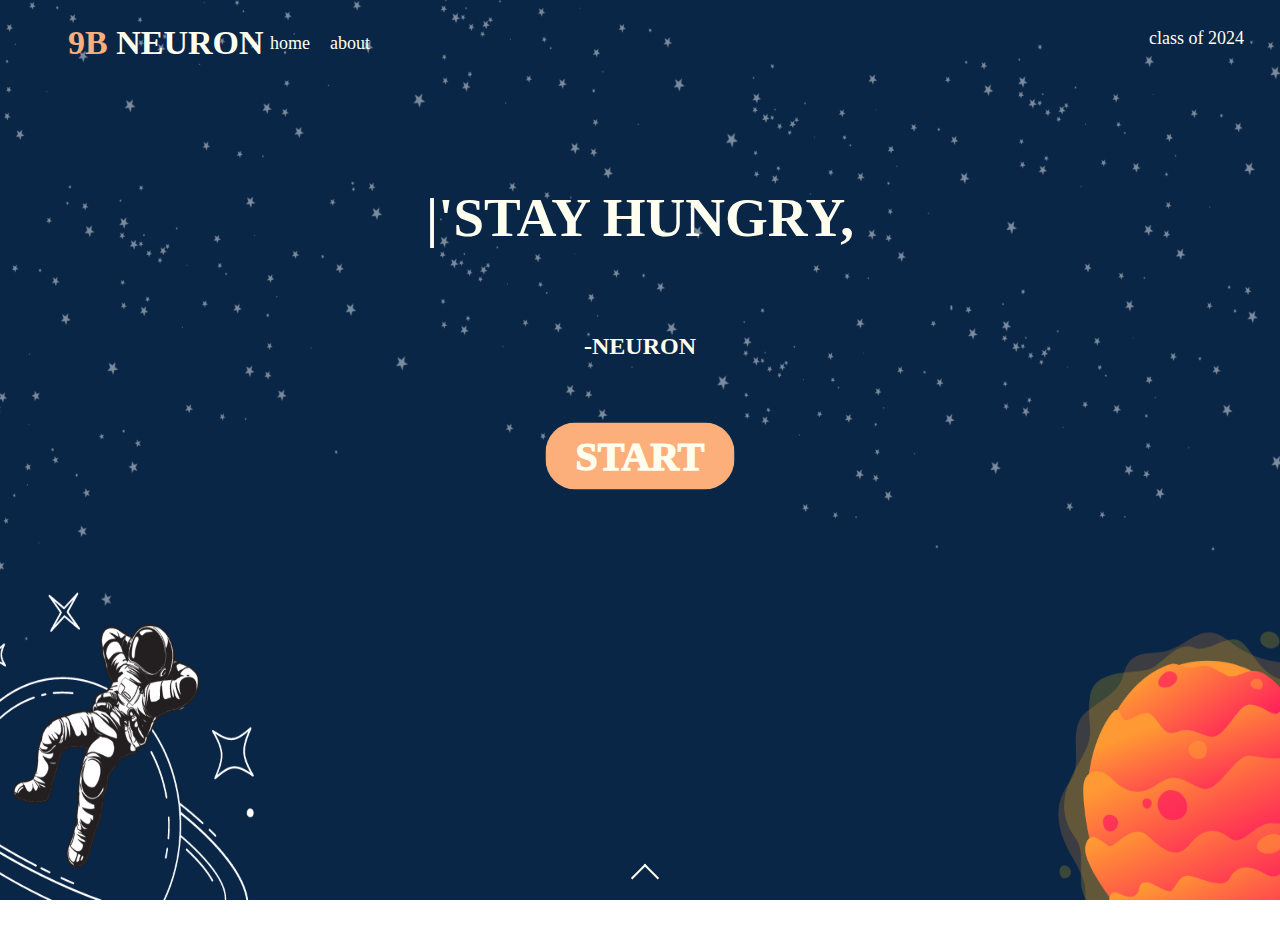
==== index.html @ 21ef17ed "Add files via upload" ====
<!DOCTYPE html>
<html lang="en">
<head>
    <link rel="stylesheet" href="style.css">
    <link rel="stylesheet" href="Assets/fontawesome-free-6.5.1-web/css/all.css">
    <link rel="icon" href="../Media/1-removebg-preview.png">
    <meta charset="UTF-8">
    <meta name="viewport" content="width=device-width, initial-scale=1.0">
    <title>Memory Room | 9B NEURON</title>
</head>
<body>
    <div class="fullscreen-bg">
        <img id="bg" src="../Media/9B Backgrund.png">
    </div>
    <header>
        <div class="start-header">
            <a href="#"><p class="title"><span class="spant">9B </span>NEURON</p></a>
            <div class="container-a">
                <a href="#" class="home"><p>home</p></a>
                <a href="#" class="about"><p>about</p></a>
            </div>
            <p class="date"></p>
            <p class="cls">class of 2024</p>
        </div>
        <div class="board-header">
            <h1 id="board-h1">classroom</h1>
        </div>
    </header>
    <main>
        <div class="container-txt">
            <h2 class="text-start">|</h2>
            <div class="btn-container">
                <p class="on-start">-NEURON</p>
                <button class="btn-start" onclick="start()">START</button>
            </div>
        </div>
        <div class="container-classroom">
            <div class="bg-classroom">
                <div class="classroom">
                    <a href="#" class="btn"><i id="icon1" class="fa-regular fa-user"></i></a>
                    <p class="p-nama">|</p>
                    <div class="murid">
                        <a href="#" class="btn"><i id="icon2" class="fa-solid fa-user"></i></a>
                        <a href="#" class="btn"><i id="icon3" class="fa-solid fa-user"></i></a>
                        <a href="#" class="btn"><i id="icon4" class="fa-solid fa-user"></i></a>
                        <a href="#" class="btn"><i id="icon5" class="fa-solid fa-user"></i></a>
                        <a href="#" class="btn"><i id="icon6" class="fa-solid fa-user"></i></a>
                        <a href="#" class="btn"><i id="icon7" class="fa-solid fa-user"></i></a>
                        <a href="#" class="btn"><i id="icon8" class="fa-solid fa-user"></i></a>
                        <a href="#" class="btn"><i id="icon9" class="fa-solid fa-user"></i></a>
                        <a href="#" class="btn"><i id="icon10" class="fa-solid fa-user"></i></a>
                        <a href="#" class="btn"><i id="icon11" class="fa-solid fa-user"></i></a>
                        <a href="#" class="btn"><i id="icon12" class="fa-solid fa-user"></i></a>
                        <a href="#" class="btn"><i id="icon13" class="fa-solid fa-user"></i></a>
                        <a href="#" class="btn"><i id="icon14" class="fa-solid fa-user"></i></a>
                        <a href="#" class="btn"><i id="icon15" class="fa-solid fa-user"></i></a>
                        <a href="#" class="btn"><i id="icon16" class="fa-solid fa-user"></i></a>
                        <a href="#" class="btn"><i id="icon17" class="fa-solid fa-user"></i></a>
                        <a href="#" class="btn"><i id="icon18" class="fa-solid fa-user"></i></a>
                        <a href="#" class="btn"><i id="icon19" class="fa-solid fa-user"></i></a>
                        <a href="#" class="btn"><i id="icon20" class="fa-solid fa-user"></i></a>
                        <a href="#" class="btn"><i id="icon21" class="fa-solid fa-user"></i></a>
                        <a href="#" class="btn"><i id="icon22" class="fa-solid fa-user"></i></a>
                        <a href="#" class="btn"><i id="icon23" class="fa-solid fa-user"></i></a>
                        <a href="#" class="btn"><i id="icon24" class="fa-solid fa-user"></i></a>
                        <a href="#" class="btn"><i id="icon25" class="fa-solid fa-user"></i></a>
                        <a href="#" class="btn"><i id="icon26" class="fa-solid fa-user"></i></a>
                        <a href="#" class="btn"><i id="icon27" class="fa-solid fa-user"></i></a>
                        <a href="#" class="btn"><i id="icon28" class="fa-solid fa-user"></i></a>
                        <a href="#" class="btn"><i id="icon29" class="fa-solid fa-user"></i></a>
                    </div>
                    <input class="class-start" type="button" value="start">
                </div>
            </div>
        </div>
    </main>
    <sidebar class="sidebar">
        <a href="#" onclick="arrow()"><i id="arrow-side" class="fa-solid fa-arrow-left"></i></a>
        </div>
        <div class="data-classroom">
            <div class="bg-data">
                <div class="data">
                        <a href="#" class="side-icon"><i class="fa-solid fa-user fa-2x"></i></a>
                       <p class="nama">Nama: <span class="snama"></span></p>
                       <p class="nomor">No: <span class="sno"></span></p>
                       <p class="jabatan">jabatan: <span class="sjabatan"></span></p>
                </div>
                <div class="pc-biasa">
                    <img class="bintang1" src="../Media/bintang1.png">
                    <img class="bintang2" src="../Media/bintang1.png">
                    <img class="whale" src="../Media/Whale-removebg-preview.png">
                    <img class="kota" src="../Media/Kota-removebg-preview.png">
                </div>
                <div class="pc-bendahara">
                    <img class="kantong-uang" src="../Sidebar media/Kantong new.png">
                    <img class="uang-1" src="../Sidebar media/Uang 1.png">
                    <img class="uang-2" src="../Sidebar media/Uang 2.png">
                </div>
                <div class="pc-sekertaris">
                    <img class="biji-kopi-1" src="../Sidebar media/Biji-Kopi.png">
                    <img class="biji-kopi-2" src="../Sidebar media/Biji-Kopi.png">
                    <img class="kopi" src="../Sidebar media/Kopi.png">
                    <img class="coretan" src="../Sidebar media/Coretan.png">
                    <img class="book" src="../Sidebar media/Book.png">
                </div>
                <div class="pc-ketua">
                    <img class="mahkota" src="../Sidebar media/Mahkota.png">
                    <img class="sword" src="../Sidebar media/Sword.png">
                    <img class="kuda" src="../Sidebar media/Kuda.png">
                    <img class="tag" src="../Sidebar media/King-tag.png">
                </div>
                <div class="pc-sesepuh">
                    <img class="medali" src="../Sidebar media/medali.png">
                    <img class="pilar" src="../Sidebar media/pilar.png">
                    <img class="mahkota-ratu" src="../Sidebar media/mahkota-ratu.png">
                    <img class="side-footer" src="../Sidebar media/footer-side.png">
                </div>
            </div>
        </div>
    </sidebar>
    <footer>
        <div class="start-footer">
            <div class="arrow-container">
                <ul class="ul">
                    <li><span class="arrow arrow-top" onclick="arrow1()"></span></li></a>
                </ul>    
            </div>
            <div class="menu">
                <div class="bg-menu">
                    <i id="board" class="fa-solid fa-chalkboard fa-2x"></i>
                    <i id="photo" class="fa-solid fa-image fa-2x"></i>
                    <i id="spotify" class="fa-brands fa-spotify fa-2x"></i>    
                </div>
                <div class="text-menu">
                    <p class="board">Classroom</p>
                    <p class="photo">Photos</p>
                    <p class="spotify">Spotify</p>
                </div>
              </div>
        </div>
       
    </footer>
    <script src="script.js"></script>
</body>
</html>
---- style.css ----
* {
  box-sizing: border-box;
}
body {
  font-family: consolas;
  margin: 0;
  padding: 0;
  color: #fffff0;
  overflow-y: hidden;
  overflow-x: hidden;
}
#bg {
  position: absolute;
  top: 0;
  left: 0;
  width: 100%;
  height: 100%;
  z-index: -100;
  transition: all 0.3s;
  -webkit-transition: all 0.3s;
  -moz-transition: all 0.3s;
  -ms-transition: all 0.3s;
  -o-transition: all 0.3s;
}
footer {
  position: absolute;
  bottom: 0;
  width: 100%;
}
.start-footer {
  visibility: visible;
  transition: 1s;
  -webkit-transition: 1s;
  -moz-transition: 1s;
  -ms-transition: 1s;
  -o-transition: 1s;
}
ul {
  position: relative;
  text-align: center;
  list-style: none;
  right: 15px;
  height: 100%;
  top: 3em;
  transition: ease-out 0.5s;
  -webkit-transition: ease-out 0.5s;
  -moz-transition: ease-out 0.5s;
  -ms-transition: ease-out 0.5s;
  -o-transition: ease-out 0.5s;
}
ul + ul {
  margin-top: 1em;
}
ul li {
  display: inline-block;
}
.arrow {
  display: inline-block;
  width: 20px;
  height: 20px;
  border-top: 2px solid #fffff0;
  border-right: 2px solid #fffff0;
  transition: ease-out 0.5s;
  -webkit-transition: ease-out 0.5s;
  -moz-transition: ease-out 0.5s;
  -ms-transition: ease-out 0.5s;
  -o-transition: ease-out 0.5s;
}
.arrow::before {
  position: relative;
  opacity: 0;
  right: 8.6px;
  content: "";
  display: block;
  top: 10px;
  width: 15px;
  height: 15px;
  border-top: 2px solid #fffff0;
  border-right: 2px solid #fffff0;
  animation: arrow1 1s infinite ease-in-out;
  -webkit-animation: arrow1 1s infinite ease-in-out;
}
.arrow::after {
  position: relative;
  opacity: 0;
  right: 21px;
  content: "";
  display: block;
  top: 10px;
  width: 10px;
  height: 10px;
  border-top: 2px solid #fffff0;
  border-right: 2px solid #fffff0;
  animation: arrow2 1s infinite ease-in-out;
  -webkit-animation: arrow2 1s infinite ease-in-out;
  animation-delay: 0.3s;
}
.arrow-top {
  transform: rotate(-45deg);
  -webkit-transform: rotate(-45deg);
  -moz-transform: rotate(-45deg);
  -ms-transform: rotate(-45deg);
  -o-transform: rotate(-45deg);
}

@keyframes arrow1 {
  0% {
    opacity: 0;
  }
  100% {
    opacity: 0.5;
    transform: translate(12px, -12px);
    -webkit-transform: translate(12px, -12px);
    -moz-transform: translate(12px, -12px);
    -ms-transform: translate(12px, -12px);
    -o-transform: translate(12px, -12px);
  }
}
@keyframes arrow2 {
  0% {
    opacity: 0;
  }
  100% {
    opacity: 0.5;
    transform: translate(19px, -19px);
    -webkit-transform: translate(19px, -19px);
    -moz-transform: translate(19px, -19px);
    -ms-transform: translate(19px, -19px);
    -o-transform: translate(19px, -19px);
  }
}

.arrow-top:hover {
  cursor: pointer;
  opacity: 0.5;
  scale: 0.9;
  transition: all 0.2s;
  -webkit-transition: all 0.2s;
  -moz-transition: all 0.2s;
  -ms-transition: all 0.2s;
  -o-transition: all 0.2s;
}

header {
  position: relative;
  display: flex;
  justify-content: space-between;
  font-size: 18px;
  top: -10px;
}
.start-header {
  opacity: 1;
  visibility: visible;
  transition: all .5s;
  -webkit-transition: all .5s;
  -moz-transition: all .5s;
  -ms-transition: all .5s;
  -o-transition: all .5s;
}
.title {
  position: absolute;
  left: 2em;
  font-weight: 700;
  font-size: 34px;
  color: #fffff0;
}
.spant {
  color: #fdaf7b;
}
.cls {
  position: absolute;
  right: 2em;
  top: 20px;
}
.container-a {
  position: absolute;
  display: flex;
  width: 50%;
  top: 1.4em;
  gap: 20px;
  left: 15em;
}
.home,
.about {
  color: #fffff0;
  font-family: consolas;
  text-decoration: none;
  font-weight: 500;
  font-size: 18px;
}
.home:hover,
.about:hover {
  text-decoration: none;
  border-bottom: 2px solid #fffff0;
  height: 50px;
}
main {
  position: relative;
  display: flex;
  align-items: center;
  justify-content: center;
  width: 100%;
  height: 100%;
  visibility: visible;
  opacity: 1;
}
.container-txt {
  position: absolute;
  top: 10em;
  transition:  1s;
  opacity: 1;
  visibility: visible;
  -webkit-transition:  1s;
  -moz-transition:  1s;
  -ms-transition:  1s;
  -o-transition:  1s;
}
.text-start {
  position: relative;
  font-size: 55px;
  bottom: 2em;
  color: #fffff0;
  animation: txtStart 1s infinite;
  -webkit-animation: txtStart 1s infinite;
  border-collapse: collapse;
}
@keyframes txtStart {
  0%, 100% {
    border-right: none;
  }
  50% {
    border-right:5px solid #fffff0;
  }
}
.btn-container {
  position: relative;
  bottom: 0;
  height: 100%;
}
.on-start {
  position: relative;
  font-size: 24px;
  font-weight: 700;
  display: flex;
  justify-content: center;
  bottom: 3em;
}
.btn-start {
  margin:0 ;
  position: absolute;
  left: 50%;
  transform: translate(-50%, -50%);
  background: #fdaf7b;
  backdrop-filter: blur(10px);
  padding: 10px 30px 10px 30px;
  color: #fffff0;
  font-family: consolas;
  text-decoration: none;
  font-weight: 1000;
  font-size: 40px;
  border: none;
  border-radius: 30px;
  -webkit-border-radius: 30px;
  -moz-border-radius: 30px;
  -ms-border-radius: 30px;
  -o-border-radius: 30px;
  -webkit-transform: translate(-50%, -50%);
  -moz-transform: translate(-50%, -50%);
  -ms-transform: translate(-50%, -50%);
  -o-transform: translate(-50%, -50%);
}
.btn-start:hover {
  text-decoration: none;
  scale: 0.95;
  cursor: pointer;
  transition: all 0.2s;
  -webkit-transition: all 0.2s;
  -moz-transition: all 0.2s;
  -ms-transition: all 0.2s;
  -o-transition: all 0.2s;
}
.imgdiv {
  position: relative;
  mix-blend-mode: screen;
  top: 25em;
  z-index: -1;
}

.menu {
  position: relative;
  display: flex;
  visibility: visible;
  transition: ease-out 0.5s;
  justify-content: space-around;
  top: 30px;
  opacity: 0;
  -webkit-transition: ease-out 0.5s;
  -moz-transition: ease-out 0.5s;
  -ms-transition: ease-out 0.5s;
  -o-transition: ease-out 0.5s;
}
.bg-menu {
  position: relative;
  display: flex;
  gap: 15em;
  background-color: #401f71;
  padding: 20px 40px 20px 40px;
  border-top-left-radius: 100px;
  border-top-right-radius: 100px;
  -webkit-box-shadow: inset -23px 22px 12px -15px rgba(0, 0, 0, 0.43);
  -moz-box-shadow: inset -23px 22px 12px -15px rgba(0, 0, 0, 0.43);
  box-shadow: inset -23px 22px 12px -15px rgba(0, 0, 0, 0.43);
}
#board,
#photo,
#spotify {
  color: #fdaf7b;
  z-index: 1;
}
#board:hover,
#photo:hover,
#spotify:hover {
  color: #be7b72;
  scale: 0.95;
  transition: ease-in-out 0.3s;
  cursor: pointer;
  -webkit-transition: ease-in-out 0.3s;
  -moz-transition: ease-in-out 0.3s;
  -ms-transition: ease-in-out 0.3s;
  -o-transition: ease-in-out 0.3s;
  padding-bottom: 20px;
}
.text-menu {
  position: absolute;
  margin: 0;
  display: flex;
  gap: 13em;
  font-weight: 700;
  bottom: 0;
  transition: all 0.3s;
  /* opacity: 0; */
  visibility: visible;
  -webkit-transition: all 0.3s;
  -moz-transition: all 0.3s;
  -ms-transition: all 0.3s;
  -o-transition: all 0.3s;
}
.board,
.photo,
.spotify {
  visibility: visible;
  opacity: 0;
  scale: 0;
  transition: ease-in-out 0.1s;
  -webkit-transition: ease-in-out 0.1s;
  -moz-transition: ease-in-out 0.1s;
  -ms-transition: ease-in-out 0.1s;
  -o-transition: ease-in-out 0.1s;
}
@media (max-width: 476px)  {

  .cls {
    display: relative;
    top: 3.5em;
    left: 1em;
  }
  .text-start {
    font-size: 35px;
    animation: none;
    -webkit-animation: none;
}
  .btn-start  {
    font-size: 22px;
    top: 7em;
  }
  .bg-menu {
    gap: 8em;
  }
  .on-start {
    top: 2em;
  }
  .title {
    left: .5em;
  }

}
.muncul {
  opacity: 1;
  scale: 1;
  visibility: visible;
}
.menuu {
  opacity: 1;
  top: 0;
  bottom: 0;
  visibility: visible;
}
.ull {
  top: 0em;
}
.arroww {
  transform: rotate(135deg);
  -webkit-transform: rotate(135deg);
  -moz-transform: rotate(135deg);
  -ms-transform: rotate(135deg);
  -o-transform: rotate(135deg);
}

.hide {
  opacity: 0;
  visibility: hidden;
}
.board-header {
  position: relative;
  width: 100%;
  visibility: hidden;
}
#board-h1 {
  position: relative;
  display: flex;
  justify-content: center;
}
.container-classroom {
  position: relative;
  align-items: center;
  height: 30em;
  width: 50em;
  visibility: hidden;
}
.bg-classroom {
  position: absolute;
  background-color: #401f71;
  height: 100%;
  padding: 20px 50px 20px 50px;
  border-radius: 50px;
  -webkit-border-radius: 50px;
  -moz-border-radius: 50px;
  -ms-border-radius: 50px;
  -o-border-radius: 50px;
}
.classroom {
  position: relative;
  display: inline;
}
.murid {
  position: relative;
  margin-top: 5em;
  margin-left: 30px;
  z-index: 1;
}
.fa-user {
  position: relative;
  margin-top: 2em;
  color: #fffff0;
  font-size: 50px;
  margin: 20px 10px 0 20px;
  animation-timing-function: ease-in;
  opacity: 0;
}
#icon1 {
  animation-delay: 0;
}
#icon2 {
  animation-delay: 0.1s;
}
#icon3 {
  animation-delay: 0.2s;
}
#icon4 {
  animation-delay: 0.3s;
}
#icon5 {
  animation-delay: .4s;
}
#icon6 {
  animation-delay: .5s;
}
#icon7 {
  animation-delay: .6s;
}
#icon8 {
  animation-delay: .7s;
}
#icon9 {
  animation-delay: .8s;
}
#icon10 {
  animation-delay: .9s;
}
#icon11 {
  animation-delay: 1s;
}
#icon11 {
  animation-delay: 1.1s;
}
#icon12 {
  animation-delay: 1.2s;
}
#icon13 {
  animation-delay: 1.3s;
}
#icon14 {
  animation-delay: 1.4s;
}
#icon15 {
  animation-delay: 1.5s;
}
#icon16 {
  animation-delay: 1.55s;
}
#icon17 {
  animation-delay: 1.6s;
}
#icon18 {
  animation-delay: 1.65s;
}
#icon19 {
  animation-delay: 1.7s;
}
#icon20 {
  animation-delay: 1.75s;
}
#icon21 {
  animation-delay: 1.8s;
}
#icon22 {
  animation-delay: 1.85s;
}
#icon23 {
  animation-delay: 1.9s;
}
#icon24 {
  animation-delay: 1.95s;
}
#icon25 {
  animation-delay: 2s;
}
#icon26 {
  animation-delay: 2.1s;
}
#icon27 {
  animation-delay: 2.3s;
}
#icon28 {
  animation-delay: 2.5s;
}
#icon29 {
  animation-delay: 2.8s;
}
@keyframes up {
  0% {
    opacity: 0;
    transform: translateY(30px);
    -webkit-transform: translateY(30px);
    -moz-transform: translateY(30px);
    -ms-transform: translateY(30px);
    -o-transform: translateY(30px);
  }
  100% {
    opacity: 1;
    transform: translateY(0px);
    -webkit-transform: translateY(0px);
    -moz-transform: translateY(0px);
    -ms-transform: translateY(0px);
    -o-transform: translateY(0px);
  }
}
.up {
  animation: up .5s forwards;
  -webkit-animation: up .5s forwards;
}
.fa-regular {
  position: absolute;
  color: #fffff0;
  font-size: 50px;
  left: 45px;
  top: 30px;
  z-index: 1;
}
i {
  transition: all 0.2s;
  -webkit-transition: all 0.2s;
  -moz-transition: all 0.2s;
  -ms-transition: all 0.2s;
  -o-transition: all 0.2s;
}
.fa-user:hover {
  color: #fdaf7b;
  transform: translateY(-7px);
  transition: ease-in-out 0.2s;
  -webkit-transition: ease-in-out 0.2s;
  -moz-transition: ease-in-out 0.2s;
  -ms-transition: ease-in-out 0.2s;
  -o-transition: ease-in-out 0.2s;
  -webkit-transform: translateY(-7px);
  -moz-transform: translateY(-7px);
  -ms-transform: translateY(-7px);
  -o-transform: translateY(-7px);
  text-shadow: 0px 0px 20px #fdaf7b;
}
.p-nama {
  position: relative;
  justify-content: center;
  display: flex;
  font-size: 35px;
  font-weight: 700;
  margin-top: 0px;
  top: 10px;
  color: #fffff0;
  cursor: default;
  margin-left: 30px;
}
.class-start {
  position: relative;
  bottom: -1em;
  font-size: 30px;
  font-family: consolas;
  font-weight: 500;
  left: 40%;
  border: 0;
  background-color: #fdaf7b;
  padding: 15px 35px;
  border-radius: 50px;
  transition: ease .3s;
  -webkit-transition: ease .3s;
  -moz-transition: ease .3s;
  -ms-transition: ease .3s;
  -o-transition: ease .3s;
  z-index: 1;
}
.class-start:hover {
  cursor: pointer;
  background-color: #fffff0;
}

@media (max-width: 768px) {
  .fa-solid {
    font-size: 25px;
  }
  .p-nama {
    position: relative;
    font-size: 20px;
  }
  .class-start {
    font-size: 18px;
  }
}
.sidebar {
  position: fixed;
  right: -30em;
  transition: ease-in-out 0.3s;
  opacity: 0;
  top: 0;
  height: 100%;
  width: 300px;
  visibility: hidden;
  z-index: 1;
  font-family: system-ui, -apple-system, BlinkMacSystemFont, "Segoe UI", Roboto,
    Oxygen, Ubuntu, Cantarell, "Open Sans", "Helvetica Neue", sans-serif;
  -webkit-transition: ease-in-out 0.3s;
  -moz-transition: ease-in-out 0.3s;
  -ms-transition: ease-in-out 0.3s;
  -o-transition: ease-in-out 0.3s;
}
#arrow-side {
  position: absolute;
  font-size: 30px;
  z-index: 2;
  margin: 50px 0 0 50px;
  /* color:#fffff0; */
  color: #fdaf7b;
}
#arrow-side:hover {
  transform: translateX(-5px);
  -webkit-transform: translateX(-5px);
  -moz-transform: translateX(-5px);
  -ms-transform: translateX(-5px);
  -o-transform: translateX(-5px);
}
.data-classroom {
  position: relative;
  display: flex;
  justify-content: end;
  height: 100%;
  width: 100%;
}
.bg-data {
  position: relative;
  background: rgb(188,29,255);
background: linear-gradient(356deg, rgba(188,29,255,1) 0%, rgba(64,31,113,1) 20%);
  color: #fffff0;
  height: 100%;
  width: 100%;
  border-top-left-radius: 100px;
  border-left: 2px solid #000;
  border-top: 1px solid #000;
}
.side-icon {
  position: absolute;
  opacity: 1;
  font-size: 30px;
  top: 3em;
  left: 50%;
  visibility: visible;
}
.nama,
.nomor,
.jabatan {
  position: relative;
  gap: 10px;
  left: 2em;
  top: 10em;
  font-size: 18px;
  font-weight: 700;
  z-index: 1;
}
.data span {
  color: #e9e3d5;
  text-shadow: 0px 0px 70px rgba(253, 175, 123, 1);
}
.pc-biasa {
  visibility: visible;
}
.whale {
  position: absolute;
  top: 27em;
  float: left;
  margin-left: 100px;
  width: 300px;
  z-index: 2;
}
.kota {
  position: absolute;
  bottom: 0;
  margin-left: 20px;
  width: 350px;
  z-index: 1;
  transition: all 0.2s;
  -webkit-transition: all 0.2s;
  -moz-transition: all 0.2s;
  -ms-transition: all 0.2s;
  -o-transition: all 0.2s;
}

.bintang1 {
  position: absolute;
  top: 21em;
  width: 200px;
}
.bintang2 {
  position: absolute;
  top: 21em;
  width: 200px;
  left: 4em;
}
.whale:hover {
  transform: scale(1.1);
  cursor: pointer;
  transition: all 0.2s;
  -webkit-transition: all 0.2s;
  -moz-transition: all 0.2s;
  -ms-transition: all 0.2s;
  -o-transition: all 0.2s;
  -webkit-transform: scale(1.1);
  -moz-transform: scale(1.1);
  -ms-transform: scale(1.1);
  -o-transform: scale(1.1);
}
.pc-bendahara {
  visibility: hidden;
}
.uang-1 {
  position: absolute;
  width: 200px;
  rotate: 20deg;
  top: 0;
  left: -60px;
  animation: uang1 3s linear infinite;
  -webkit-animation: uang1 3s linear infinite;
  animation-timing-function: ease;
}
.uang-2 {
  position: absolute;
  width: 300px;
  left: 150px;
  rotate: -80deg;
  top: 0;
  animation: uang 5s linear infinite;
  -webkit-animation: uang2 5s linear infinite;
  animation-timing-function: ease;
}
.kantong-uang {
  position: absolute;
  width: 400px;
  left: -30px;
  bottom: 0;
  rotate: 90deg;
  z-index: 1;
  transition: all 0.2s;
  -webkit-transition: all 0.2s;
  -moz-transition: all 0.2s;
  -ms-transition: all 0.2s;
  -o-transition: all 0.2s;
}
.kantong-uang:hover {
  scale: 1.02;
}
@keyframes uang1 {
  0%,
  100% {
    transform: translateY(0);
    -webkit-transform: translateY(0);
    -moz-transform: translateY(0);
    -ms-transform: translateY(0);
    -o-transform: translateY(0);
  }
  50% {
    transform: translateY(10px);
    -webkit-transform: translateY(10px);
    -moz-transform: translateY(10px);
    -ms-transform: translateY(10px);
    -o-transform: translateY(10px);
  }
}
@keyframes uang2 {
  0%,
  100% {
    transform: rotate(0deg);
  }
  50% {
    transform: rotate(-15deg);
    -webkit-transform: rotate(-15deg);
    -moz-transform: rotate(-15deg);
    -ms-transform: rotate(-15deg);
    -o-transform: rotate(-15deg);
  }
}
.pc-sekertaris {
  visibility: hidden;
}
.book {
  position: absolute;
  width: 400px;
  bottom: -10px;
  left: 20px;
  z-index: 1;
  transition: all 0.2s;
  -webkit-transition: all 0.2s;
  -moz-transition: all 0.2s;
  -ms-transition: all 0.2s;
  -o-transition: all 0.2s;
  animation: book 9s infinite;
  -webkit-animation: book 9s infinite;
}
.book:hover {
  scale: 1.03;
}
@keyframes book {
  0%,
  100% {
    transform: translateX(0);
    -webkit-transform: translateX(0);
    -moz-transform: translateX(0);
    -ms-transform: translateX(0);
    -o-transform: translateX(0);
}
  50% {
    transform: translateX(-50px);
    -webkit-transform: translateX(-50px);
    -moz-transform: translateX(-50px);
    -ms-transform: translateX(-50px);
    -o-transform: translateX(-50px);
}
}
.coretan {
  position: absolute;
  width: 200px;
  bottom: 10em;
  left: 0px;
  z-index: 1;
  transition: all 0.2s;
  -webkit-transition: all 0.2s;
  -moz-transition: all 0.2s;
  -ms-transition: all 0.2s;
  -o-transition: all 0.2s;
}
.biji-kopi-1 {
  position: absolute;
  width: 200px;
  top: -30px;
  right: 30px;
  z-index: 1;
  transition: all 0.2s;
  -webkit-transition: all 0.2s;
  -moz-transition: all 0.2s;
  -ms-transition: all 0.2s;
  -o-transition: all 0.2s;
  animation: uang2 6s infinite;
  -webkit-animation: uang2 6s infinite;
}
.biji-kopi-2 {
  position: absolute;
  width: 150px;
  top: 150px;
  rotate: 90deg;
  right: -4em;
  animation: uang2 5s infinite;
  -webkit-animation: uang2 5s infinite;
}
.kopi {
  position: absolute;
  width: 150px;
  rotate: 75deg;
  top: 20px;
  right: -60px;
  transition: all 0.2s;
  -webkit-transition: all 0.2s;
  -moz-transition: all 0.2s;
  -ms-transition: all 0.2s;
  -o-transition: all 0.2s;
  animation: uang1 9s infinite;
  -webkit-animation: uang1 9s infinite;
}
.pc-ketua {
  visibility: hidden;
}
.mahkota {
  position: absolute;
  top: 35px;
  width: 200px;
  right: 30px;
  mix-blend-mode: lighten;
  transition: ease 0.3s;
  -webkit-transition: ease 0.3s;
  -moz-transition: ease 0.3s;
  -ms-transition: ease 0.3s;
  -o-transition: ease 0.3s;
}
.mahkota:hover {
  scale: 1.1;
}
.tag {
  position: absolute;
  bottom: -5em;
  width: 450px;
  rotate: -30deg;
  right: -9em;
  z-index: 1;
}
.kuda {
  position: absolute;
  width: 400px;
  rotate: 50deg;
  bottom: 1em;
  right: -12em;
  z-index: 1;
  transition: all 0.2s;
  -webkit-transition: all 0.2s;
  -moz-transition: all 0.2s;
  -ms-transition: all 0.2s;
  -o-transition: all 0.2s;
  animation: kuda 8s infinite;
  -webkit-animation: kuda 8s infinite;
}
.sword {
  position: absolute;
  width: 350px;
  rotate: 90deg;
  bottom: -2em;
  left: -7em;
  z-index: 1;
  transition: all 0.2s;
  -webkit-transition: all 0.2s;
  -moz-transition: all 0.2s;
  -ms-transition: all 0.2s;
  -o-transition: all 0.2s;
  animation: sword 10s infinite;
  -webkit-animation: sword 10s infinite;
  animation-timing-function: ease;
}
@keyframes kuda {
  0%,
  100% {
    transform: translateY(0);
    -webkit-transform: translateY(0);
    -moz-transform: translateY(0);
    -ms-transform: translateY(0);
    -o-transform: translateY(0);
  }
  50% {
    transform: translateY(10px);
    -webkit-transform: translateY(10px);
    -moz-transform: translateY(10px);
    -ms-transform: translateY(10px);
    -o-transform: translateY(10px);
  }
}
@keyframes sword {
  0%,
  100% {
    transform: translateX(0);
    -webkit-transform: translateX(0);
    -moz-transform: translateX(0);
    -ms-transform: translateX(0);
    -o-transform: translateX(0);
  }
  50% {
    transform: translateX(100px);
    -webkit-transform: translateX(100px);
    -moz-transform: translateX(100px);
    -ms-transform: translateX(100px);
    -o-transform: translateX(100px);
  }
}
.pc-sesepuh {
  visibility: hidden;
}
.medali {
  position: absolute;
  rotate: 90deg;
  width: 150px;
  top: 0;
  left: -20px;
  animation: medali 5s infinite;
  -webkit-animation: medali 5s infinite;
  animation-timing-function: ease;
}
@keyframes medali {
  0%,
  100% {
    rotate: 90deg;
  }
  50% {
    rotate: 100deg;
  }
}
.mahkota-ratu {
  position: absolute;
  width: 150px;
  top: 5em;
  left: 5em;
  transition: ease 0.2s;
  -webkit-transition: ease 0.2s;
  -moz-transition: ease 0.2s;
  -ms-transition: ease 0.2s;
  -o-transition: ease 0.2s;
}
.mahkota-ratu:hover {
  scale: 1.1;
}
.pilar {
  position: absolute;
  width: 450px;
  rotate: 90deg;
  top: 0;
  left: 6em;
  z-index: 1;
  transition: all 0.2s;
  -webkit-transition: all 0.2s;
  -moz-transition: all 0.2s;
  -ms-transition: all 0.2s;
  -o-transition: all 0.2s;
  animation: pilar 9s infinite;
  -webkit-animation: pilar 9s infinite;
}
@keyframes pilar {
  0%,
  100% {
    transform: translateX(0);
    -webkit-transform: translateX(0);
    -moz-transform: translateX(0);
    -ms-transform: translateX(0);
    -o-transform: translateX(0);
  }
  50% {
    transform: translateX(-10px);
    -webkit-transform: translateX(-10px);
    -moz-transform: translateX(-10px);
    -ms-transform: translateX(-10px);
    -o-transform: translateX(-10px);
  }
}
.side-footer {
  position: absolute;
  width: 450px;
  bottom: -2em;
  left: -5em;
  z-index: 1;
  transition: all 0.2s;
  -webkit-transition: all 0.2s;
  -moz-transition: all 0.2s;
  -ms-transition: all 0.2s;
  -o-transition: all 0.2s;
}
.side {
  visibility: visible;
  right: 0;
  opacity: 1;
}
.visible {
  visibility: visible;
  opacity: 1;
}
.hidden {
  visibility: hidden;
}
.bendahara {
  background: rgb(24, 28, 80);
  background: linear-gradient(
    351deg,
    rgba(24, 28, 80, 1) 0%,
    rgba(55, 136, 255, 1) 87%
  );
  border: none;
}
.sekertaris {
  background: rgb(232, 157, 109);
  background: linear-gradient(
    337deg,
    rgba(232, 157, 109, 1) 7%,
    rgba(173, 98, 87, 1) 100%
  );
  border: none;
}
.ketua {
  background: rgb(214, 72, 157);
  background: linear-gradient(
    332deg,
    rgba(214, 72, 157, 1) 0%,
    rgba(58, 16, 120, 1) 35%
  );
  border: none;
}
.sesepuh {
  background: rgb(121,184,225);
background: linear-gradient(338deg, rgba(121,184,225,1) 53%, rgba(255,248,213,1) 100%);
border:none;
}
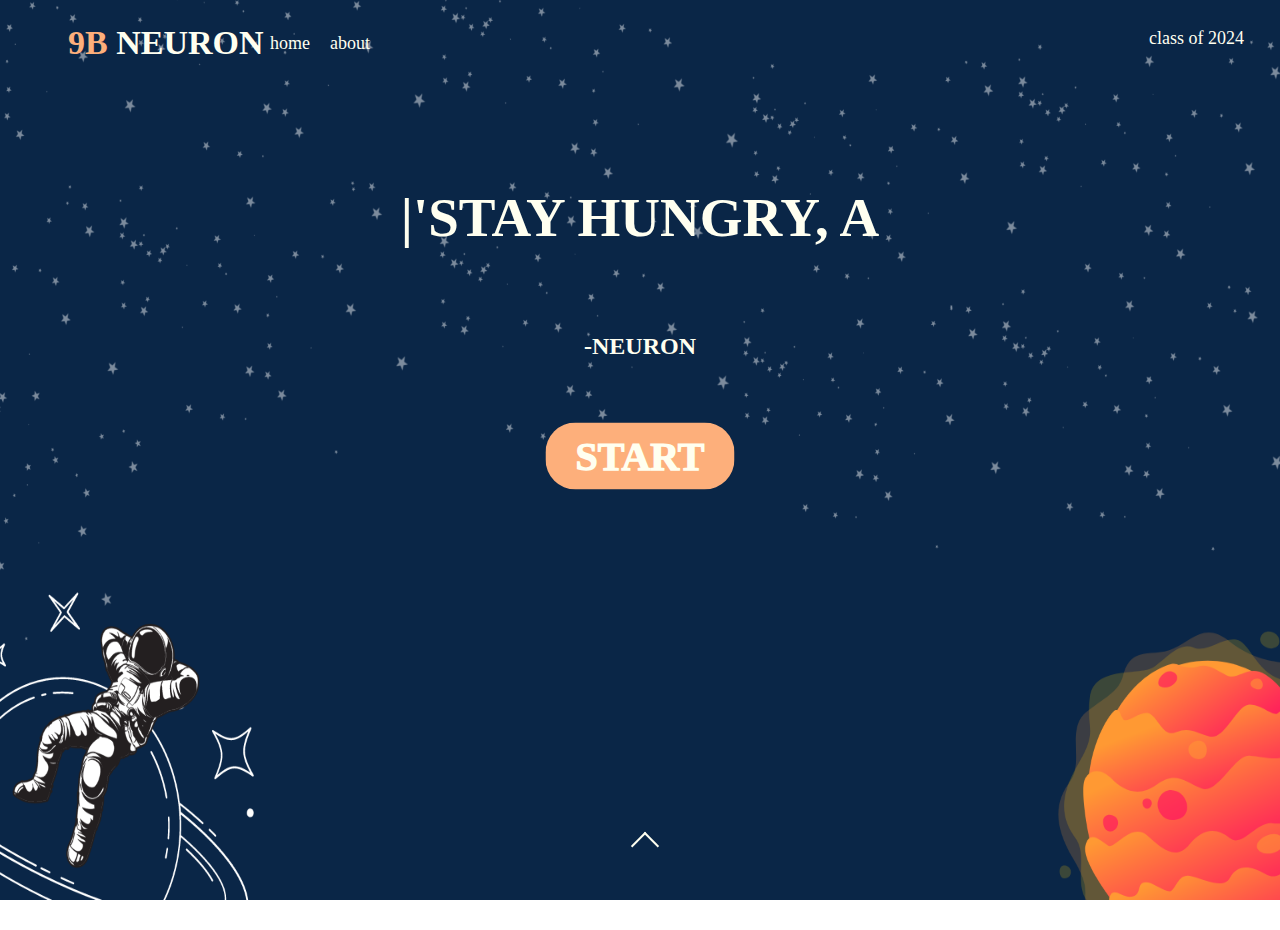
==== commit 4a4b1847: "Update index.html" ====
--- a/index.html
+++ b/index.html
@@ -2,7 +2,7 @@
 <html lang="en">
 <head>
     <link rel="stylesheet" href="style.css">
-    <link rel="stylesheet" href="Assets/fontawesome-free-6.5.1-web/css/all.css">
+    <link rel="stylesheet" href="fontawesome-free-6.5.1-web/css/all.css">
     <link rel="icon" href="../Media/1-removebg-preview.png">
     <meta charset="UTF-8">
     <meta name="viewport" content="width=device-width, initial-scale=1.0">
@@ -142,4 +142,4 @@
     </footer>
     <script src="script.js"></script>
 </body>
-</html>+</html>
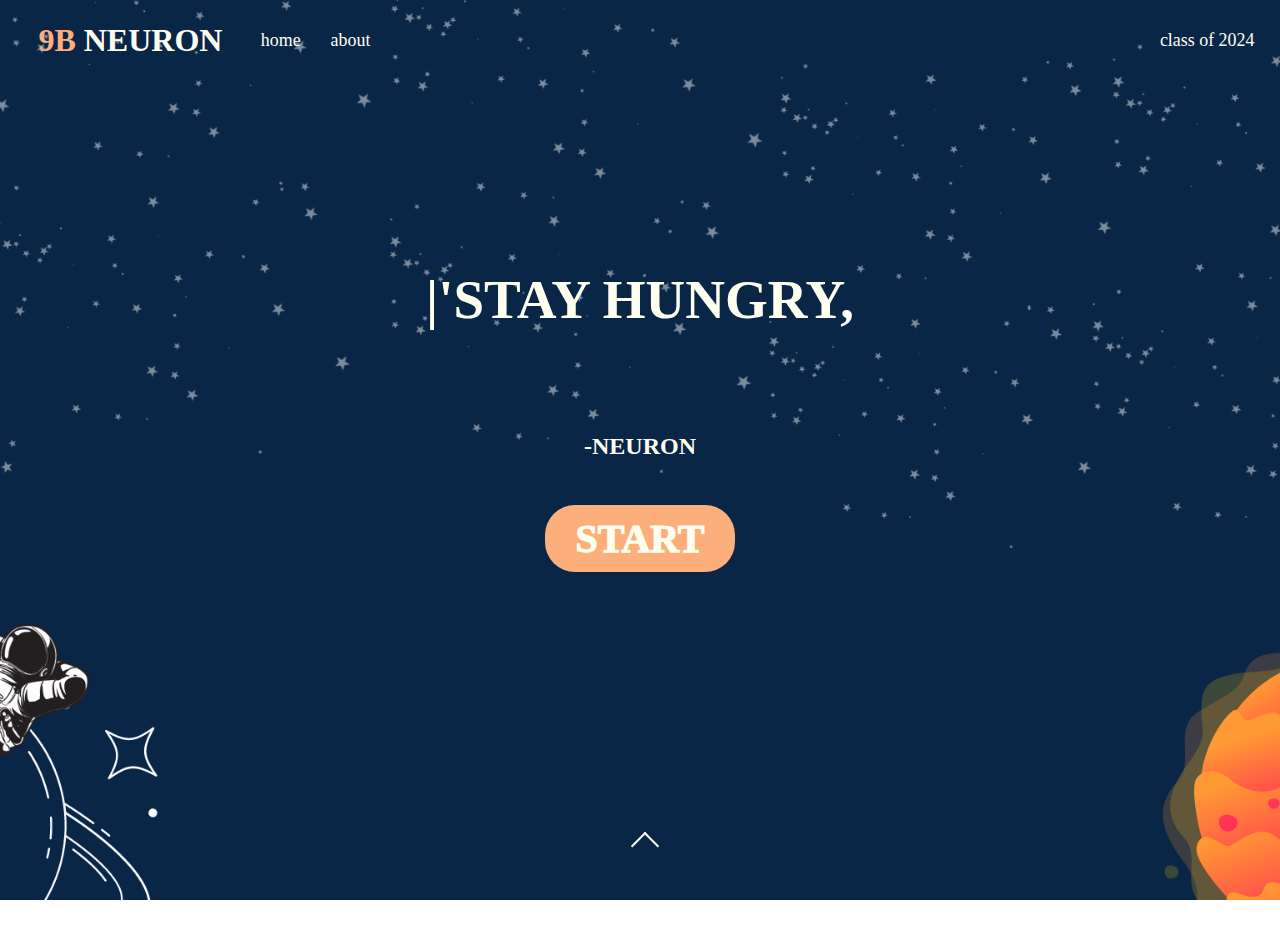
==== commit b91001e0: "Add files via upload" ====
--- a/index.html
+++ b/index.html
@@ -2,24 +2,20 @@
 <html lang="en">
 <head>
     <link rel="stylesheet" href="style.css">
-    <link rel="stylesheet" href="fontawesome-free-6.5.1-web/css/all.css">
+    <link rel="stylesheet" href="https://cdnjs.cloudflare.com/ajax/libs/font-awesome/6.5.2/css/all.min.css">
     <link rel="icon" href="../Media/1-removebg-preview.png">
     <meta charset="UTF-8">
     <meta name="viewport" content="width=device-width, initial-scale=1.0">
     <title>Memory Room | 9B NEURON</title>
 </head>
 <body>
-    <div class="fullscreen-bg">
-        <img id="bg" src="../Media/9B Backgrund.png">
-    </div>
     <header>
         <div class="start-header">
-            <a href="#"><p class="title"><span class="spant">9B </span>NEURON</p></a>
+            <p class="title"><span class="spant">9B </span>NEURON</p>
             <div class="container-a">
                 <a href="#" class="home"><p>home</p></a>
                 <a href="#" class="about"><p>about</p></a>
             </div>
-            <p class="date"></p>
             <p class="cls">class of 2024</p>
         </div>
         <div class="board-header">
@@ -142,4 +138,4 @@
     </footer>
     <script src="script.js"></script>
 </body>
-</html>
+</html>--- a/style.css
+++ b/style.css
@@ -8,19 +8,12 @@
   color: #fffff0;
   overflow-y: hidden;
   overflow-x: hidden;
-}
-#bg {
-  position: absolute;
-  top: 0;
-  left: 0;
+  background-image: url(Media/9B\ Backgrund.png);
   width: 100%;
-  height: 100%;
-  z-index: -100;
-  transition: all 0.3s;
-  -webkit-transition: all 0.3s;
-  -moz-transition: all 0.3s;
-  -ms-transition: all 0.3s;
-  -o-transition: all 0.3s;
+  height: 100vh;
+  background-repeat: no-repeat;
+  background-size: cover;
+  background-position: center;
 }
 footer {
   position: absolute;
@@ -144,49 +137,51 @@
 header {
   position: relative;
   display: flex;
+  font-size: 1.4vmax;
+  top: -10px;
+}
+.start-header {
+  display: flex;
   justify-content: space-between;
-  font-size: 18px;
-  top: -10px;
-}
-.start-header {
   opacity: 1;
-  visibility: visible;
-  transition: all .5s;
-  -webkit-transition: all .5s;
-  -moz-transition: all .5s;
-  -ms-transition: all .5s;
-  -o-transition: all .5s;
+  width: 100%;
+  visibility: visible;
+  transition: all 0.5s;
+  -webkit-transition: all 0.5s;
+  -moz-transition: all 0.5s;
+  -ms-transition: all 0.5s;
+  -o-transition: all 0.5s;
+  flex-wrap: wrap;
 }
 .title {
-  position: absolute;
-  left: 2em;
   font-weight: 700;
-  font-size: 34px;
+  font-size: 2.5vmax;
   color: #fffff0;
+  /* flex: ; */
+  margin-left: 3vw;
 }
 .spant {
   color: #fdaf7b;
 }
 .cls {
-  position: absolute;
-  right: 2em;
-  top: 20px;
+  align-self: center;
+  margin-right: 2vw;
 }
 .container-a {
-  position: absolute;
   display: flex;
-  width: 50%;
-  top: 1.4em;
-  gap: 20px;
-  left: 15em;
+  gap: 30px;
+  align-self: center;
+  justify-self: start;
+  flex: 1;
+  margin-left: 3vw;
 }
 .home,
 .about {
+  position: relative;
   color: #fffff0;
   font-family: consolas;
   text-decoration: none;
   font-weight: 500;
-  font-size: 18px;
 }
 .home:hover,
 .about:hover {
@@ -200,36 +195,41 @@
   align-items: center;
   justify-content: center;
   width: 100%;
-  height: 100%;
+  height: 80vh;
   visibility: visible;
   opacity: 1;
 }
 .container-txt {
   position: absolute;
-  top: 10em;
-  transition:  1s;
+  display: flex;
+  flex-direction: column;
+  justify-content: center;
+  align-items: center;
+  transition: 1s;
   opacity: 1;
   visibility: visible;
-  -webkit-transition:  1s;
-  -moz-transition:  1s;
-  -ms-transition:  1s;
-  -o-transition:  1s;
+  -webkit-transition: 1s;
+  -moz-transition: 1s;
+  -ms-transition: 1s;
+  -o-transition: 1s;
+  margin-bottom: 10vw;
+  gap: 2em;
+  width: 100%;
 }
 .text-start {
   position: relative;
   font-size: 55px;
-  bottom: 2em;
   color: #fffff0;
   animation: txtStart 1s infinite;
   -webkit-animation: txtStart 1s infinite;
-  border-collapse: collapse;
 }
 @keyframes txtStart {
-  0%, 100% {
+  0%,
+  100% {
     border-right: none;
   }
   50% {
-    border-right:5px solid #fffff0;
+    border-right: 5px solid #fffff0;
   }
 }
 .btn-container {
@@ -243,13 +243,13 @@
   font-weight: 700;
   display: flex;
   justify-content: center;
-  bottom: 3em;
+  margin-bottom: 3.5vw;
 }
 .btn-start {
-  margin:0 ;
-  position: absolute;
-  left: 50%;
-  transform: translate(-50%, -50%);
+  margin: 0;
+  position: relative;
+  justify-self: center;
+  align-self: center;
   background: #fdaf7b;
   backdrop-filter: blur(10px);
   padding: 10px 30px 10px 30px;
@@ -264,20 +264,16 @@
   -moz-border-radius: 30px;
   -ms-border-radius: 30px;
   -o-border-radius: 30px;
-  -webkit-transform: translate(-50%, -50%);
-  -moz-transform: translate(-50%, -50%);
-  -ms-transform: translate(-50%, -50%);
-  -o-transform: translate(-50%, -50%);
 }
 .btn-start:hover {
   text-decoration: none;
   scale: 0.95;
   cursor: pointer;
-  transition: all 0.2s;
-  -webkit-transition: all 0.2s;
-  -moz-transition: all 0.2s;
-  -ms-transition: all 0.2s;
-  -o-transition: all 0.2s;
+  transition: all 0.3s ease;
+  -webkit-transition: all 0.3s ease;
+  -moz-transition: all 0.3s ease;
+  -ms-transition: all 0.3s ease;
+  -o-transition: all 0.3s ease;
 }
 .imgdiv {
   position: relative;
@@ -334,7 +330,7 @@
   position: absolute;
   margin: 0;
   display: flex;
-  gap: 13em;
+  gap: 12vmax;
   font-weight: 700;
   bottom: 0;
   transition: all 0.3s;
@@ -356,33 +352,35 @@
   -moz-transition: ease-in-out 0.1s;
   -ms-transition: ease-in-out 0.1s;
   -o-transition: ease-in-out 0.1s;
-}
-@media (max-width: 476px)  {
-
-  .cls {
-    display: relative;
-    top: 3.5em;
-    left: 1em;
-  }
+  gap: 30px;
+}
+@media (max-width: 476px) {
   .text-start {
     font-size: 35px;
     animation: none;
     -webkit-animation: none;
-}
-  .btn-start  {
+  }
+  .btn-start {
     font-size: 22px;
-    top: 7em;
-  }
-  .bg-menu {
+    margin-top: 2em;
+  }
+  .bg-menu {  
     gap: 8em;
   }
-  .on-start {
-    top: 2em;
-  }
   .title {
-    left: .5em;
-  }
-
+    font-size: 7vmin;
+  }
+  .container-a {
+    gap: 10px;
+    font-size: 4vmin;
+  }
+  .home:hover,
+  .about:hover {
+    height: 40px;
+  }
+  .cls {
+    font-size: 4vmin;
+  }
 }
 .muncul {
   opacity: 1;
@@ -412,6 +410,7 @@
 }
 .board-header {
   position: relative;
+  display: none;
   width: 100%;
   visibility: hidden;
 }
@@ -470,22 +469,22 @@
   animation-delay: 0.3s;
 }
 #icon5 {
-  animation-delay: .4s;
+  animation-delay: 0.4s;
 }
 #icon6 {
-  animation-delay: .5s;
+  animation-delay: 0.5s;
 }
 #icon7 {
-  animation-delay: .6s;
+  animation-delay: 0.6s;
 }
 #icon8 {
-  animation-delay: .7s;
+  animation-delay: 0.7s;
 }
 #icon9 {
-  animation-delay: .8s;
+  animation-delay: 0.8s;
 }
 #icon10 {
-  animation-delay: .9s;
+  animation-delay: 0.9s;
 }
 #icon11 {
   animation-delay: 1s;
@@ -566,8 +565,8 @@
   }
 }
 .up {
-  animation: up .5s forwards;
-  -webkit-animation: up .5s forwards;
+  animation: up 0.5s forwards;
+  -webkit-animation: up 0.5s forwards;
 }
 .fa-regular {
   position: absolute;
@@ -621,11 +620,11 @@
   background-color: #fdaf7b;
   padding: 15px 35px;
   border-radius: 50px;
-  transition: ease .3s;
-  -webkit-transition: ease .3s;
-  -moz-transition: ease .3s;
-  -ms-transition: ease .3s;
-  -o-transition: ease .3s;
+  transition: ease 0.3s;
+  -webkit-transition: ease 0.3s;
+  -moz-transition: ease 0.3s;
+  -ms-transition: ease 0.3s;
+  -o-transition: ease 0.3s;
   z-index: 1;
 }
 .class-start:hover {
@@ -686,8 +685,12 @@
 }
 .bg-data {
   position: relative;
-  background: rgb(188,29,255);
-background: linear-gradient(356deg, rgba(188,29,255,1) 0%, rgba(64,31,113,1) 20%);
+  background: rgb(188, 29, 255);
+  background: linear-gradient(
+    356deg,
+    rgba(188, 29, 255, 1) 0%,
+    rgba(64, 31, 113, 1) 20%
+  );
   color: #fffff0;
   height: 100%;
   width: 100%;
@@ -863,14 +866,14 @@
     -moz-transform: translateX(0);
     -ms-transform: translateX(0);
     -o-transform: translateX(0);
-}
+  }
   50% {
     transform: translateX(-50px);
     -webkit-transform: translateX(-50px);
     -moz-transform: translateX(-50px);
     -ms-transform: translateX(-50px);
     -o-transform: translateX(-50px);
-}
+  }
 }
 .coretan {
   position: absolute;
@@ -1132,7 +1135,11 @@
   border: none;
 }
 .sesepuh {
-  background: rgb(121,184,225);
-background: linear-gradient(338deg, rgba(121,184,225,1) 53%, rgba(255,248,213,1) 100%);
-border:none;
-}
+  background: rgb(121, 184, 225);
+  background: linear-gradient(
+    338deg,
+    rgba(121, 184, 225, 1) 53%,
+    rgba(255, 248, 213, 1) 100%
+  );
+  border: none;
+}
